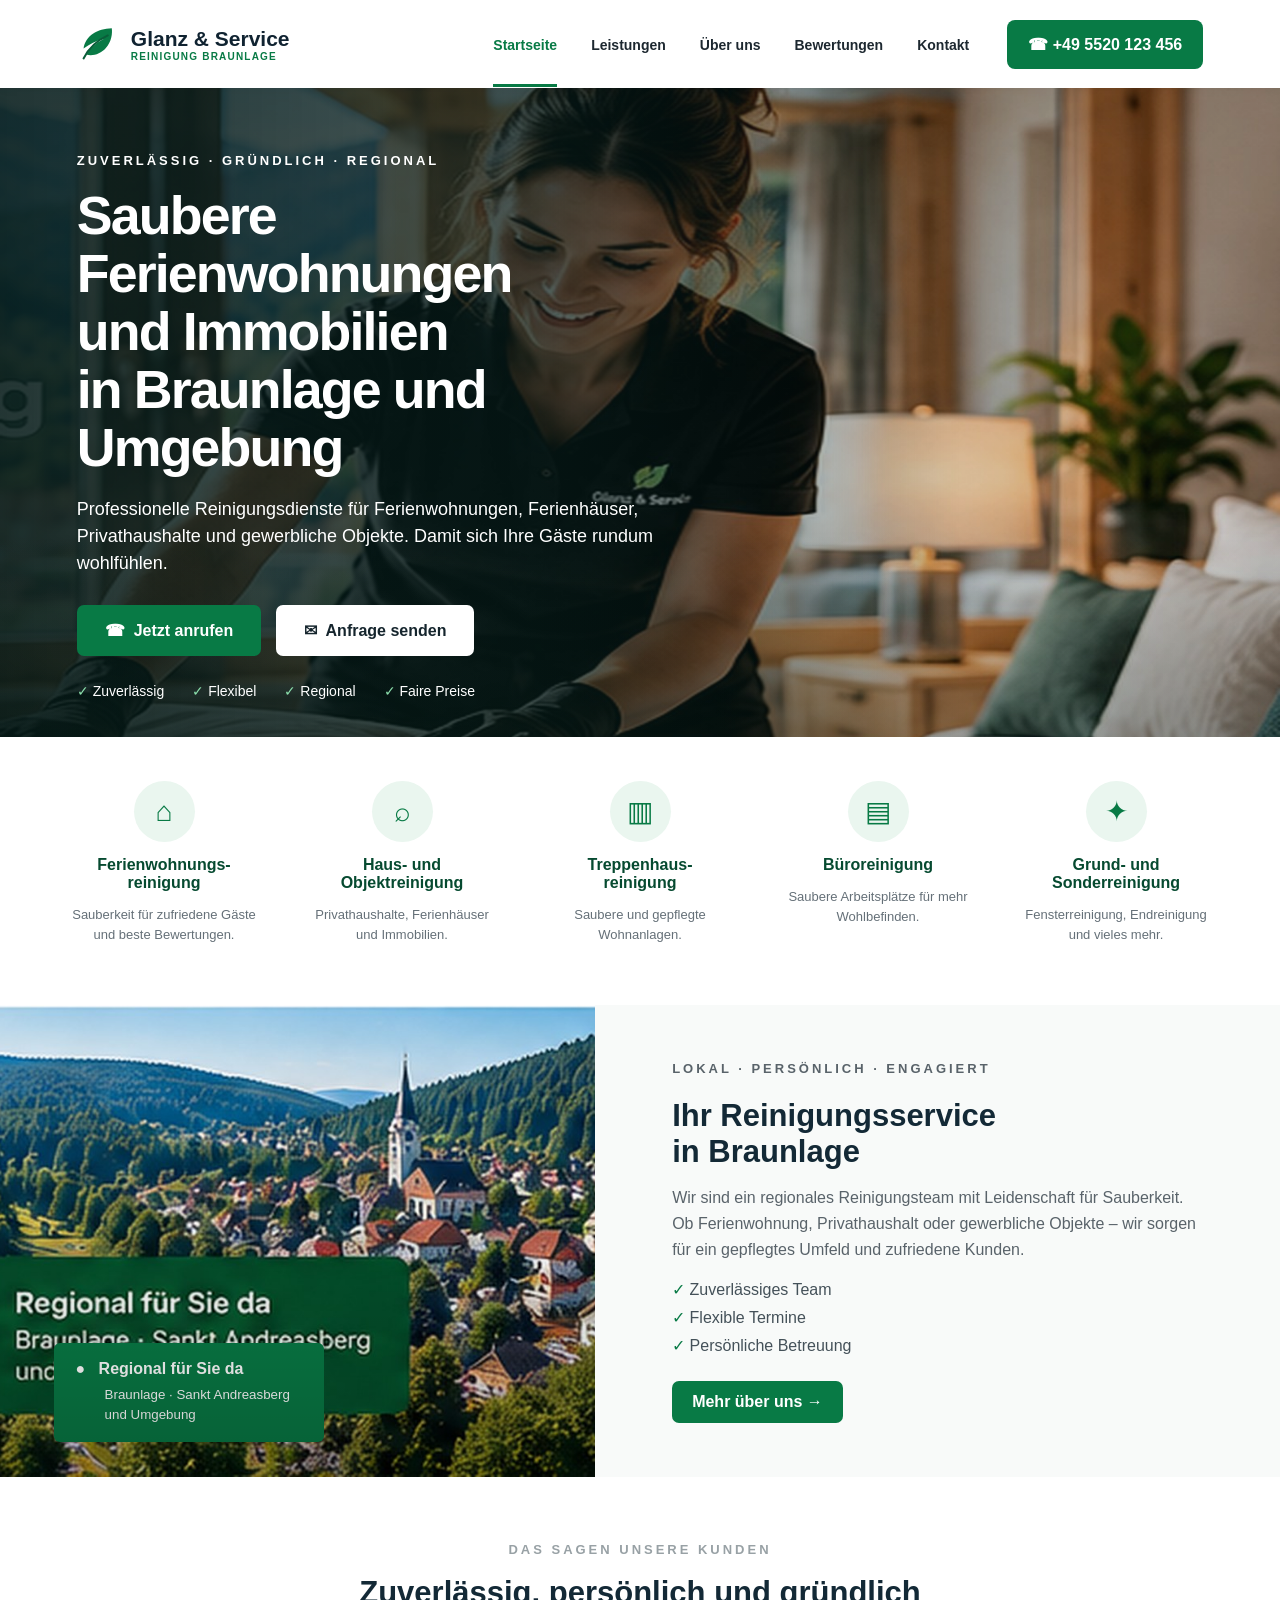
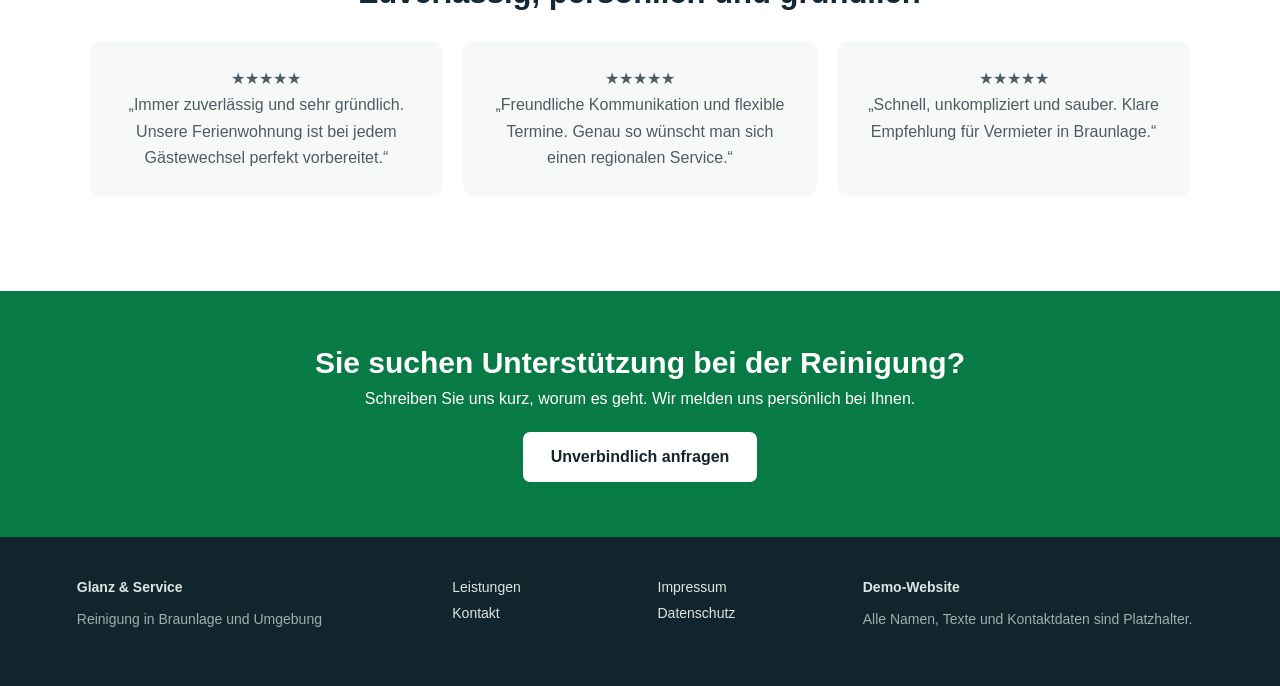
==== index.html @ 64d19c39 "Add files via upload initial version" ====
<!doctype html><html lang="de"><head><meta charset="utf-8"><meta name="viewport" content="width=device-width,initial-scale=1"><title>Glanz & Service | Reinigung in Braunlage</title><meta name="description" content="Zuverlässige Reinigung von Ferienwohnungen, Privathaushalten und gewerblichen Objekten in Braunlage und Umgebung."><link rel="stylesheet" href="css/style.css"><script type="application/ld+json">{"@context":"https://schema.org","@type":"LocalBusiness","name":"Glanz & Service","description":"Reinigungsservice in Braunlage und Umgebung","areaServed":["Braunlage","Sankt Andreasberg","Hohegeiß"]}</script></head><body>
<header><a class="brand" href="index.html"><img class="logo-mark" src="images/logo-mark.svg" alt=""><span><b>Glanz & Service</b><small>REINIGUNG BRAUNLAGE</small></span></a><button class="menu" aria-label="Menü öffnen">☰</button><nav><a class="active" href="index.html">Startseite</a><a href="leistungen.html">Leistungen</a><a href="#ueber-uns">Über uns</a><a href="#bewertungen">Bewertungen</a><a href="kontakt.html">Kontakt</a></nav><a class="call top" href="tel:+495520123456">☎ +49 5520 123 456</a></header>
<main><section class="hero"><div class="hero-bg"></div><div class="hero-content"><p class="eyebrow">ZUVERLÄSSIG · GRÜNDLICH · REGIONAL</p><h1>Saubere Ferienwohnungen<br>und Immobilien<br>in Braunlage und Umgebung</h1><p class="lead">Professionelle Reinigungsdienste für Ferienwohnungen, Ferienhäuser, Privathaushalte und gewerbliche Objekte. Damit sich Ihre Gäste rundum wohlfühlen.</p><div class="actions"><a class="btn primary" href="tel:+495520123456">☎ &nbsp;Jetzt anrufen</a><a class="btn secondary" href="kontakt.html">✉ &nbsp;Anfrage senden</a></div><div class="trust"><span>✓ Zuverlässig</span><span>✓ Flexibel</span><span>✓ Regional</span><span>✓ Faire Preise</span></div></div></section>
<section class="services"><article><i>⌂</i><h2>Ferienwohnungs-<br>reinigung</h2><p>Sauberkeit für zufriedene Gäste und beste Bewertungen.</p></article><article><i>⌕</i><h2>Haus- und<br>Objektreinigung</h2><p>Privathaushalte, Ferienhäuser und Immobilien.</p></article><article><i>▥</i><h2>Treppenhaus-<br>reinigung</h2><p>Saubere und gepflegte Wohnanlagen.</p></article><article><i>▤</i><h2>Büroreinigung</h2><p>Saubere Arbeitsplätze für mehr Wohlbefinden.</p></article><article><i>✦</i><h2>Grund- und<br>Sonderreinigung</h2><p>Fensterreinigung, Endreinigung und vieles mehr.</p></article></section>
<section class="local" id="ueber-uns"><div class="local-photo"><div class="region"><b>● &nbsp; Regional für Sie da</b><small>Braunlage · Sankt Andreasberg<br>und Umgebung</small></div></div><div class="local-copy"><p class="eyebrow dark">LOKAL · PERSÖNLICH · ENGAGIERT</p><h2>Ihr Reinigungsservice<br>in Braunlage</h2><p>Wir sind ein regionales Reinigungsteam mit Leidenschaft für Sauberkeit. Ob Ferienwohnung, Privathaushalt oder gewerbliche Objekte – wir sorgen für ein gepflegtes Umfeld und zufriedene Kunden.</p><div class="checks"><span>✓ Zuverlässiges Team</span><span>✓ Flexible Termine</span><span>✓ Persönliche Betreuung</span></div><a class="btn primary small" href="kontakt.html">Mehr über uns →</a></div></section>
<section class="reviews" id="bewertungen"><p class="eyebrow dark">DAS SAGEN UNSERE KUNDEN</p><h2>Zuverlässig, persönlich und gründlich</h2><div class="review-grid"><blockquote>★★★★★<br>„Immer zuverlässig und sehr gründlich. Unsere Ferienwohnung ist bei jedem Gästewechsel perfekt vorbereitet.“</blockquote><blockquote>★★★★★<br>„Freundliche Kommunikation und flexible Termine. Genau so wünscht man sich einen regionalen Service.“</blockquote><blockquote>★★★★★<br>„Schnell, unkompliziert und sauber. Klare Empfehlung für Vermieter in Braunlage.“</blockquote></div></section>
<section class="cta"><h2>Sie suchen Unterstützung bei der Reinigung?</h2><p>Schreiben Sie uns kurz, worum es geht. Wir melden uns persönlich bei Ihnen.</p><a class="btn secondary" href="kontakt.html">Unverbindlich anfragen</a></section></main>
<footer><div><b>Glanz & Service</b><p>Reinigung in Braunlage und Umgebung</p></div><div><a href="leistungen.html">Leistungen</a><a href="kontakt.html">Kontakt</a></div><div><a href="impressum.html">Impressum</a><a href="datenschutz.html">Datenschutz</a></div><div><b>Demo-Website</b><p>Alle Namen, Texte und Kontaktdaten sind Platzhalter.</p></div></footer><script src="js/main.js"></script></body></html>
---- css/style.css ----
:root{--green:#087a45;--dark:#0b2631;--pale:#eaf6ef;--text:#1d2830;--muted:#657078}*{box-sizing:border-box}html{scroll-behavior:smooth}body{margin:0;font-family:Inter,ui-sans-serif,-apple-system,BlinkMacSystemFont,"Segoe UI",sans-serif;color:var(--text);background:#fff}a{text-decoration:none;color:inherit}header{height:88px;display:flex;align-items:center;padding:0 clamp(24px,6vw,88px);gap:38px;background:#fff;position:relative;z-index:20;box-shadow:0 1px 10px #0000000b}.brand{display:flex;align-items:center;gap:12px;margin-right:auto}.brand b{font-size:21px;color:#102331}.brand small{display:block;font-size:10px;letter-spacing:.12em;color:var(--green);font-weight:800}.leaf{font-size:31px;color:var(--green);transform:rotate(-18deg)}.logo-mark{width:42px;height:42px}nav{display:flex;gap:34px;font-size:14px;font-weight:650}nav a{padding:35px 0 31px;border-bottom:3px solid transparent}nav a:hover,.active{color:var(--green);border-color:var(--green)!important}.call{background:var(--green);color:#fff;padding:15px 21px;border-radius:8px;font-weight:700}.menu{display:none;border:0;background:none;font-size:27px}.hero{min-height:520px;position:relative;color:#fff;overflow:hidden}.hero-bg{position:absolute;inset:0;background:linear-gradient(90deg,rgba(6,27,25,.88) 0%,rgba(6,27,25,.72) 42%,rgba(6,27,25,.15) 75%),url("../images/hero-cleaning.jpg") center 42%/cover no-repeat;}.hero-bg:after{content:"";position:absolute;inset:0;background:linear-gradient(180deg,transparent 68%,rgba(4,20,15,.25));pointer-events:none}.hero-content{position:relative;max-width:760px;padding:65px clamp(24px,6vw,88px) 38px}.eyebrow{font-size:13px;letter-spacing:.23em;font-weight:750;margin:0 0 18px}.hero h1{font-size:clamp(38px,4.2vw,59px);line-height:1.08;margin:0 0 20px;letter-spacing:-.035em}.lead{font-size:18px;line-height:1.5;max-width:650px}.actions{display:flex;gap:15px;margin:28px 0 27px}.btn{display:inline-block;padding:16px 28px;border-radius:7px;font-weight:750}.primary{background:var(--green);color:#fff}.secondary{background:#fff;color:#15252d}.trust{display:flex;gap:28px;flex-wrap:wrap;font-size:14px}.trust span:First-letter{color:#8ce0ad}.services{display:grid;grid-template-columns:repeat(5,1fr);max-width:1400px;margin:auto;padding:32px 45px 36px}.services article{text-align:center;padding:12px 22px}.services i{display:grid;place-items:center;margin:auto;width:61px;height:61px;border-radius:50%;background:var(--pale);color:var(--green);font-style:normal;font-size:28px}.services h2{font-size:16px;color:#064a30;margin:14px 0 9px}.services p{font-size:13px;line-height:1.5;color:var(--muted)}.local{display:grid;grid-template-columns:1fr 1.15fr;min-height:380px;background:#f8faf9}.local-photo{min-height:380px;background:url("../images/braunlage-region.jpg") center/cover no-repeat;position:relative}.local-photo:after{content:"";position:absolute;inset:0;background:linear-gradient(180deg,transparent 45%,rgba(0,0,0,.22));pointer-events:none}.region{position:absolute;bottom:35px;left:9%;background:var(--green);color:#fff;padding:17px 22px;border-radius:6px;min-width:270px}.region small{display:block;margin:7px 0 0 29px;line-height:1.5}.local-copy{padding:54px clamp(30px,6vw,80px)}.dark{color:#98a1a5}.local-copy h2,.reviews h2{font-size:31px;line-height:1.15;margin:8px 0 16px;color:#132936}.local-copy p{max-width:650px;line-height:1.6;color:#59636a}.checks{display:grid;gap:9px;margin:18px 0;color:#445159}.checks span:First-letter{color:var(--green)}.small{padding:12px 20px;margin-top:8px}.reviews{text-align:center;padding:65px clamp(24px,7vw,100px)}.review-grid{display:grid;grid-template-columns:repeat(3,1fr);gap:20px;max-width:1200px;margin:30px auto}.review-grid blockquote{margin:0;padding:25px;background:#f7f9f8;border-radius:10px;line-height:1.65;color:#4e5b61}.cta{text-align:center;background:var(--green);color:#fff;padding:55px 20px}.cta h2{font-size:30px;margin:0 0 10px}.cta p{margin:0 0 24px}footer{display:grid;grid-template-columns:2fr 1fr 1fr 2fr;gap:35px;padding:42px clamp(24px,6vw,88px);background:#10262c;color:#dce6e5;font-size:14px}footer a{display:block;margin-bottom:10px}footer p{color:#9db0b1;line-height:1.5}.menu.open+nav{display:flex}
@media(max-width:950px){header{height:74px;padding:0 22px}.top,header nav{display:none}.menu{display:block;order:3}.menu.open+nav{position:absolute;top:74px;left:0;right:0;background:#fff;flex-direction:column;gap:0;padding:12px 25px 20px;box-shadow:0 10px 20px #0002}.menu.open+nav a{padding:12px 0;border:0}.hero{min-height:590px}.hero-content{padding-top:45px}.hero h1{font-size:42px}.services{grid-template-columns:repeat(2,1fr);padding:28px 12px}.services article:last-child{grid-column:1/-1}.local{grid-template-columns:1fr}.review-grid{grid-template-columns:1fr}.local-photo{min-height:290px}footer{grid-template-columns:1fr 1fr}}
@media(max-width:560px){.brand b{font-size:18px}.hero{min-height:660px}.hero-content{padding:38px 22px}.hero h1{font-size:38px}.lead{font-size:16px}.actions{flex-direction:column}.btn{text-align:center;width:100%}.trust{display:grid;grid-template-columns:1fr 1fr;gap:12px}.services article{padding:10px 8px}.local-copy{padding:40px 24px}.reviews{padding:50px 20px}.cta h2{font-size:25px}footer{grid-template-columns:1fr}.hero-bg:after{right:-120px;opacity:.35}}
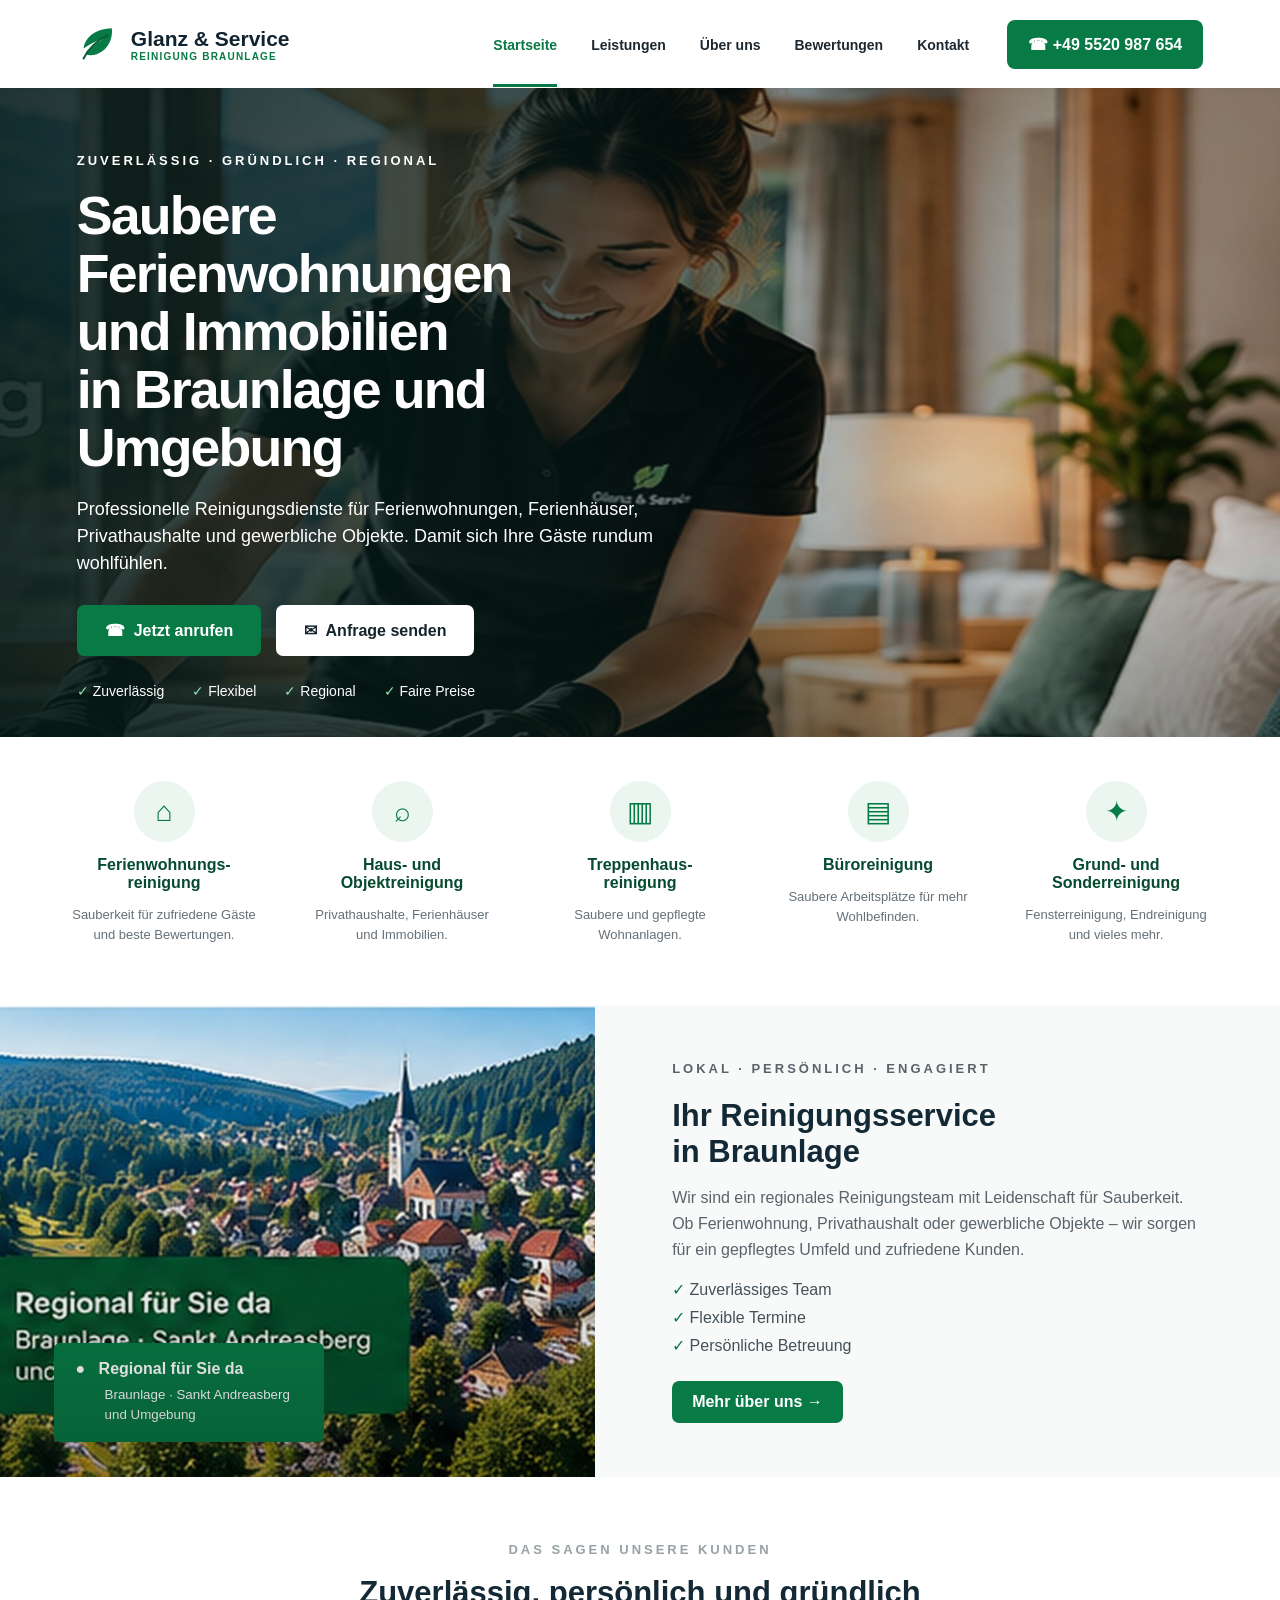
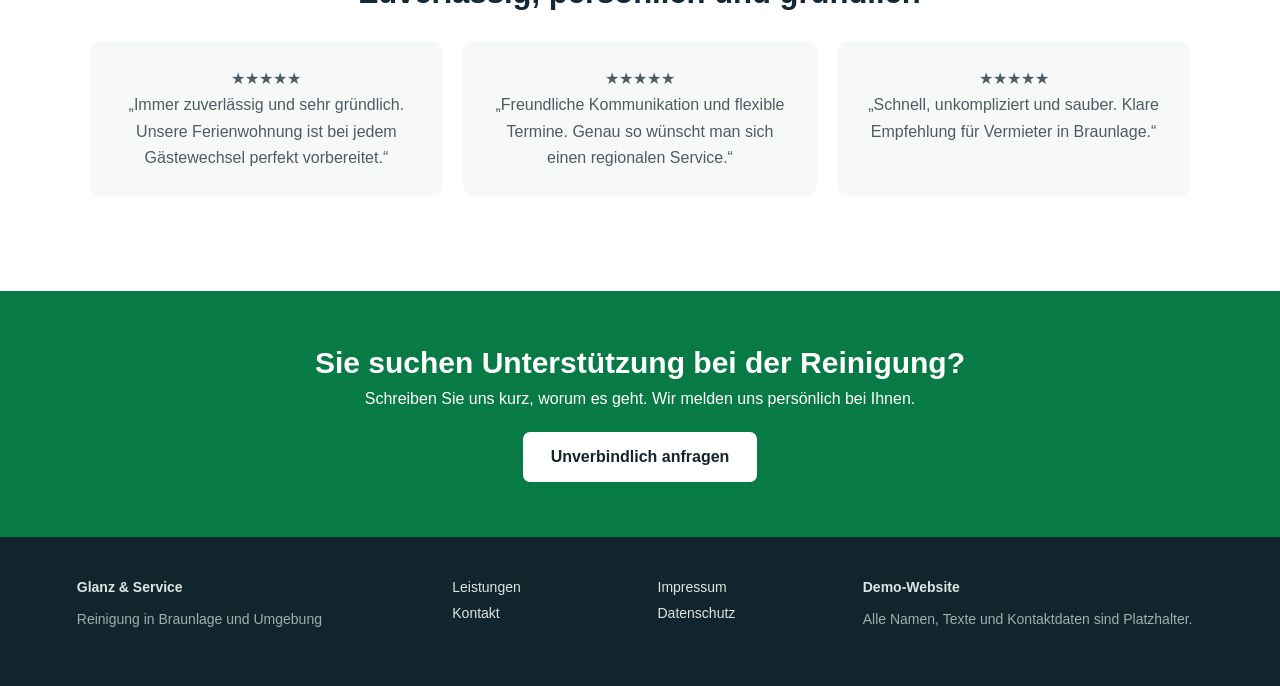
==== commit 07269e34: "Update index.html opnieuw telefoonnummer update" ====
--- a/index.html
+++ b/index.html
@@ -1,6 +1,6 @@
 <!doctype html><html lang="de"><head><meta charset="utf-8"><meta name="viewport" content="width=device-width,initial-scale=1"><title>Glanz & Service | Reinigung in Braunlage</title><meta name="description" content="Zuverlässige Reinigung von Ferienwohnungen, Privathaushalten und gewerblichen Objekten in Braunlage und Umgebung."><link rel="stylesheet" href="css/style.css"><script type="application/ld+json">{"@context":"https://schema.org","@type":"LocalBusiness","name":"Glanz & Service","description":"Reinigungsservice in Braunlage und Umgebung","areaServed":["Braunlage","Sankt Andreasberg","Hohegeiß"]}</script></head><body>
-<header><a class="brand" href="index.html"><img class="logo-mark" src="images/logo-mark.svg" alt=""><span><b>Glanz & Service</b><small>REINIGUNG BRAUNLAGE</small></span></a><button class="menu" aria-label="Menü öffnen">☰</button><nav><a class="active" href="index.html">Startseite</a><a href="leistungen.html">Leistungen</a><a href="#ueber-uns">Über uns</a><a href="#bewertungen">Bewertungen</a><a href="kontakt.html">Kontakt</a></nav><a class="call top" href="tel:+495520123456">☎ +49 5520 123 456</a></header>
-<main><section class="hero"><div class="hero-bg"></div><div class="hero-content"><p class="eyebrow">ZUVERLÄSSIG · GRÜNDLICH · REGIONAL</p><h1>Saubere Ferienwohnungen<br>und Immobilien<br>in Braunlage und Umgebung</h1><p class="lead">Professionelle Reinigungsdienste für Ferienwohnungen, Ferienhäuser, Privathaushalte und gewerbliche Objekte. Damit sich Ihre Gäste rundum wohlfühlen.</p><div class="actions"><a class="btn primary" href="tel:+495520123456">☎ &nbsp;Jetzt anrufen</a><a class="btn secondary" href="kontakt.html">✉ &nbsp;Anfrage senden</a></div><div class="trust"><span>✓ Zuverlässig</span><span>✓ Flexibel</span><span>✓ Regional</span><span>✓ Faire Preise</span></div></div></section>
+<header><a class="brand" href="index.html"><img class="logo-mark" src="images/logo-mark.svg" alt=""><span><b>Glanz & Service</b><small>REINIGUNG BRAUNLAGE</small></span></a><button class="menu" aria-label="Menü öffnen">☰</button><nav><a class="active" href="index.html">Startseite</a><a href="leistungen.html">Leistungen</a><a href="#ueber-uns">Über uns</a><a href="#bewertungen">Bewertungen</a><a href="kontakt.html">Kontakt</a></nav><a class="call top" href="tel:+495520987654">☎ +49 5520 987 654</a></header>
+<main><section class="hero"><div class="hero-bg"></div><div class="hero-content"><p class="eyebrow">ZUVERLÄSSIG · GRÜNDLICH · REGIONAL</p><h1>Saubere Ferienwohnungen<br>und Immobilien<br>in Braunlage und Umgebung</h1><p class="lead">Professionelle Reinigungsdienste für Ferienwohnungen, Ferienhäuser, Privathaushalte und gewerbliche Objekte. Damit sich Ihre Gäste rundum wohlfühlen.</p><div class="actions"><a class="btn primary" href="tel:+495520987654">☎ &nbsp;Jetzt anrufen</a><a class="btn secondary" href="kontakt.html">✉ &nbsp;Anfrage senden</a></div><div class="trust"><span>✓ Zuverlässig</span><span>✓ Flexibel</span><span>✓ Regional</span><span>✓ Faire Preise</span></div></div></section>
 <section class="services"><article><i>⌂</i><h2>Ferienwohnungs-<br>reinigung</h2><p>Sauberkeit für zufriedene Gäste und beste Bewertungen.</p></article><article><i>⌕</i><h2>Haus- und<br>Objektreinigung</h2><p>Privathaushalte, Ferienhäuser und Immobilien.</p></article><article><i>▥</i><h2>Treppenhaus-<br>reinigung</h2><p>Saubere und gepflegte Wohnanlagen.</p></article><article><i>▤</i><h2>Büroreinigung</h2><p>Saubere Arbeitsplätze für mehr Wohlbefinden.</p></article><article><i>✦</i><h2>Grund- und<br>Sonderreinigung</h2><p>Fensterreinigung, Endreinigung und vieles mehr.</p></article></section>
 <section class="local" id="ueber-uns"><div class="local-photo"><div class="region"><b>● &nbsp; Regional für Sie da</b><small>Braunlage · Sankt Andreasberg<br>und Umgebung</small></div></div><div class="local-copy"><p class="eyebrow dark">LOKAL · PERSÖNLICH · ENGAGIERT</p><h2>Ihr Reinigungsservice<br>in Braunlage</h2><p>Wir sind ein regionales Reinigungsteam mit Leidenschaft für Sauberkeit. Ob Ferienwohnung, Privathaushalt oder gewerbliche Objekte – wir sorgen für ein gepflegtes Umfeld und zufriedene Kunden.</p><div class="checks"><span>✓ Zuverlässiges Team</span><span>✓ Flexible Termine</span><span>✓ Persönliche Betreuung</span></div><a class="btn primary small" href="kontakt.html">Mehr über uns →</a></div></section>
 <section class="reviews" id="bewertungen"><p class="eyebrow dark">DAS SAGEN UNSERE KUNDEN</p><h2>Zuverlässig, persönlich und gründlich</h2><div class="review-grid"><blockquote>★★★★★<br>„Immer zuverlässig und sehr gründlich. Unsere Ferienwohnung ist bei jedem Gästewechsel perfekt vorbereitet.“</blockquote><blockquote>★★★★★<br>„Freundliche Kommunikation und flexible Termine. Genau so wünscht man sich einen regionalen Service.“</blockquote><blockquote>★★★★★<br>„Schnell, unkompliziert und sauber. Klare Empfehlung für Vermieter in Braunlage.“</blockquote></div></section>
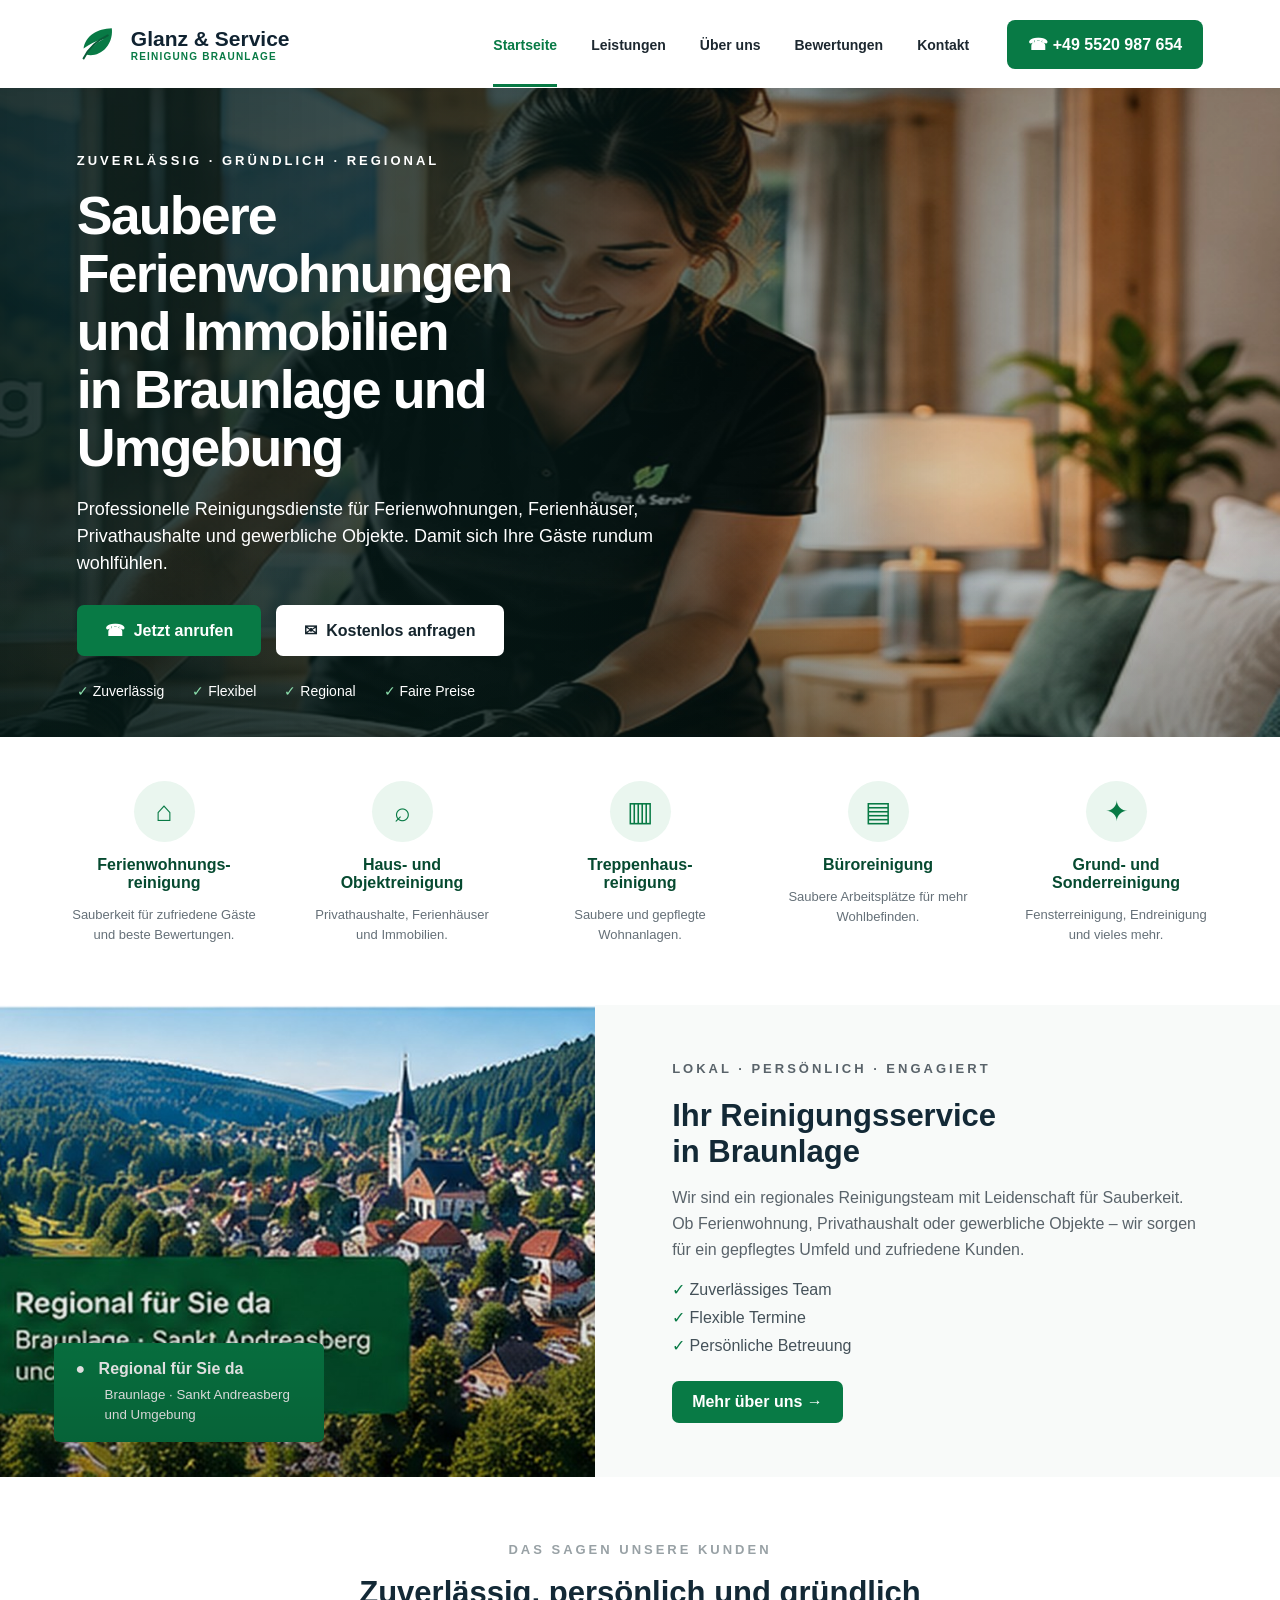
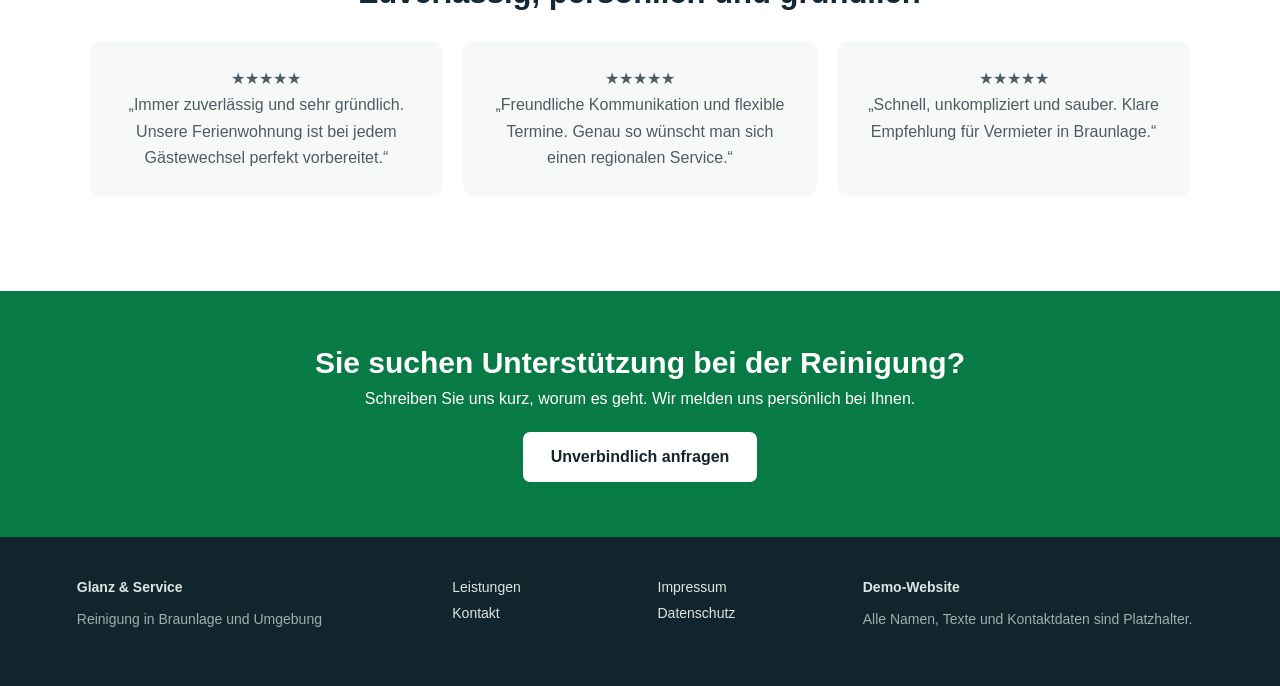
==== commit ffbe1631: "Change hero CTA to Kostenlos anfragen" ====
--- a/index.html
+++ b/index.html
@@ -1,6 +1,6 @@
 <!doctype html><html lang="de"><head><meta charset="utf-8"><meta name="viewport" content="width=device-width,initial-scale=1"><title>Glanz & Service | Reinigung in Braunlage</title><meta name="description" content="Zuverlässige Reinigung von Ferienwohnungen, Privathaushalten und gewerblichen Objekten in Braunlage und Umgebung."><link rel="stylesheet" href="css/style.css"><script type="application/ld+json">{"@context":"https://schema.org","@type":"LocalBusiness","name":"Glanz & Service","description":"Reinigungsservice in Braunlage und Umgebung","areaServed":["Braunlage","Sankt Andreasberg","Hohegeiß"]}</script></head><body>
 <header><a class="brand" href="index.html"><img class="logo-mark" src="images/logo-mark.svg" alt=""><span><b>Glanz & Service</b><small>REINIGUNG BRAUNLAGE</small></span></a><button class="menu" aria-label="Menü öffnen">☰</button><nav><a class="active" href="index.html">Startseite</a><a href="leistungen.html">Leistungen</a><a href="#ueber-uns">Über uns</a><a href="#bewertungen">Bewertungen</a><a href="kontakt.html">Kontakt</a></nav><a class="call top" href="tel:+495520987654">☎ +49 5520 987 654</a></header>
-<main><section class="hero"><div class="hero-bg"></div><div class="hero-content"><p class="eyebrow">ZUVERLÄSSIG · GRÜNDLICH · REGIONAL</p><h1>Saubere Ferienwohnungen<br>und Immobilien<br>in Braunlage und Umgebung</h1><p class="lead">Professionelle Reinigungsdienste für Ferienwohnungen, Ferienhäuser, Privathaushalte und gewerbliche Objekte. Damit sich Ihre Gäste rundum wohlfühlen.</p><div class="actions"><a class="btn primary" href="tel:+495520987654">☎ &nbsp;Jetzt anrufen</a><a class="btn secondary" href="kontakt.html">✉ &nbsp;Anfrage senden</a></div><div class="trust"><span>✓ Zuverlässig</span><span>✓ Flexibel</span><span>✓ Regional</span><span>✓ Faire Preise</span></div></div></section>
+<main><section class="hero"><div class="hero-bg"></div><div class="hero-content"><p class="eyebrow">ZUVERLÄSSIG · GRÜNDLICH · REGIONAL</p><h1>Saubere Ferienwohnungen<br>und Immobilien<br>in Braunlage und Umgebung</h1><p class="lead">Professionelle Reinigungsdienste für Ferienwohnungen, Ferienhäuser, Privathaushalte und gewerbliche Objekte. Damit sich Ihre Gäste rundum wohlfühlen.</p><div class="actions"><a class="btn primary" href="tel:+495520987654">☎ &nbsp;Jetzt anrufen</a><a class="btn secondary" href="kontakt.html">✉ &nbsp;Kostenlos anfragen</a></div><div class="trust"><span>✓ Zuverlässig</span><span>✓ Flexibel</span><span>✓ Regional</span><span>✓ Faire Preise</span></div></div></section>
 <section class="services"><article><i>⌂</i><h2>Ferienwohnungs-<br>reinigung</h2><p>Sauberkeit für zufriedene Gäste und beste Bewertungen.</p></article><article><i>⌕</i><h2>Haus- und<br>Objektreinigung</h2><p>Privathaushalte, Ferienhäuser und Immobilien.</p></article><article><i>▥</i><h2>Treppenhaus-<br>reinigung</h2><p>Saubere und gepflegte Wohnanlagen.</p></article><article><i>▤</i><h2>Büroreinigung</h2><p>Saubere Arbeitsplätze für mehr Wohlbefinden.</p></article><article><i>✦</i><h2>Grund- und<br>Sonderreinigung</h2><p>Fensterreinigung, Endreinigung und vieles mehr.</p></article></section>
 <section class="local" id="ueber-uns"><div class="local-photo"><div class="region"><b>● &nbsp; Regional für Sie da</b><small>Braunlage · Sankt Andreasberg<br>und Umgebung</small></div></div><div class="local-copy"><p class="eyebrow dark">LOKAL · PERSÖNLICH · ENGAGIERT</p><h2>Ihr Reinigungsservice<br>in Braunlage</h2><p>Wir sind ein regionales Reinigungsteam mit Leidenschaft für Sauberkeit. Ob Ferienwohnung, Privathaushalt oder gewerbliche Objekte – wir sorgen für ein gepflegtes Umfeld und zufriedene Kunden.</p><div class="checks"><span>✓ Zuverlässiges Team</span><span>✓ Flexible Termine</span><span>✓ Persönliche Betreuung</span></div><a class="btn primary small" href="kontakt.html">Mehr über uns →</a></div></section>
 <section class="reviews" id="bewertungen"><p class="eyebrow dark">DAS SAGEN UNSERE KUNDEN</p><h2>Zuverlässig, persönlich und gründlich</h2><div class="review-grid"><blockquote>★★★★★<br>„Immer zuverlässig und sehr gründlich. Unsere Ferienwohnung ist bei jedem Gästewechsel perfekt vorbereitet.“</blockquote><blockquote>★★★★★<br>„Freundliche Kommunikation und flexible Termine. Genau so wünscht man sich einen regionalen Service.“</blockquote><blockquote>★★★★★<br>„Schnell, unkompliziert und sauber. Klare Empfehlung für Vermieter in Braunlage.“</blockquote></div></section>
